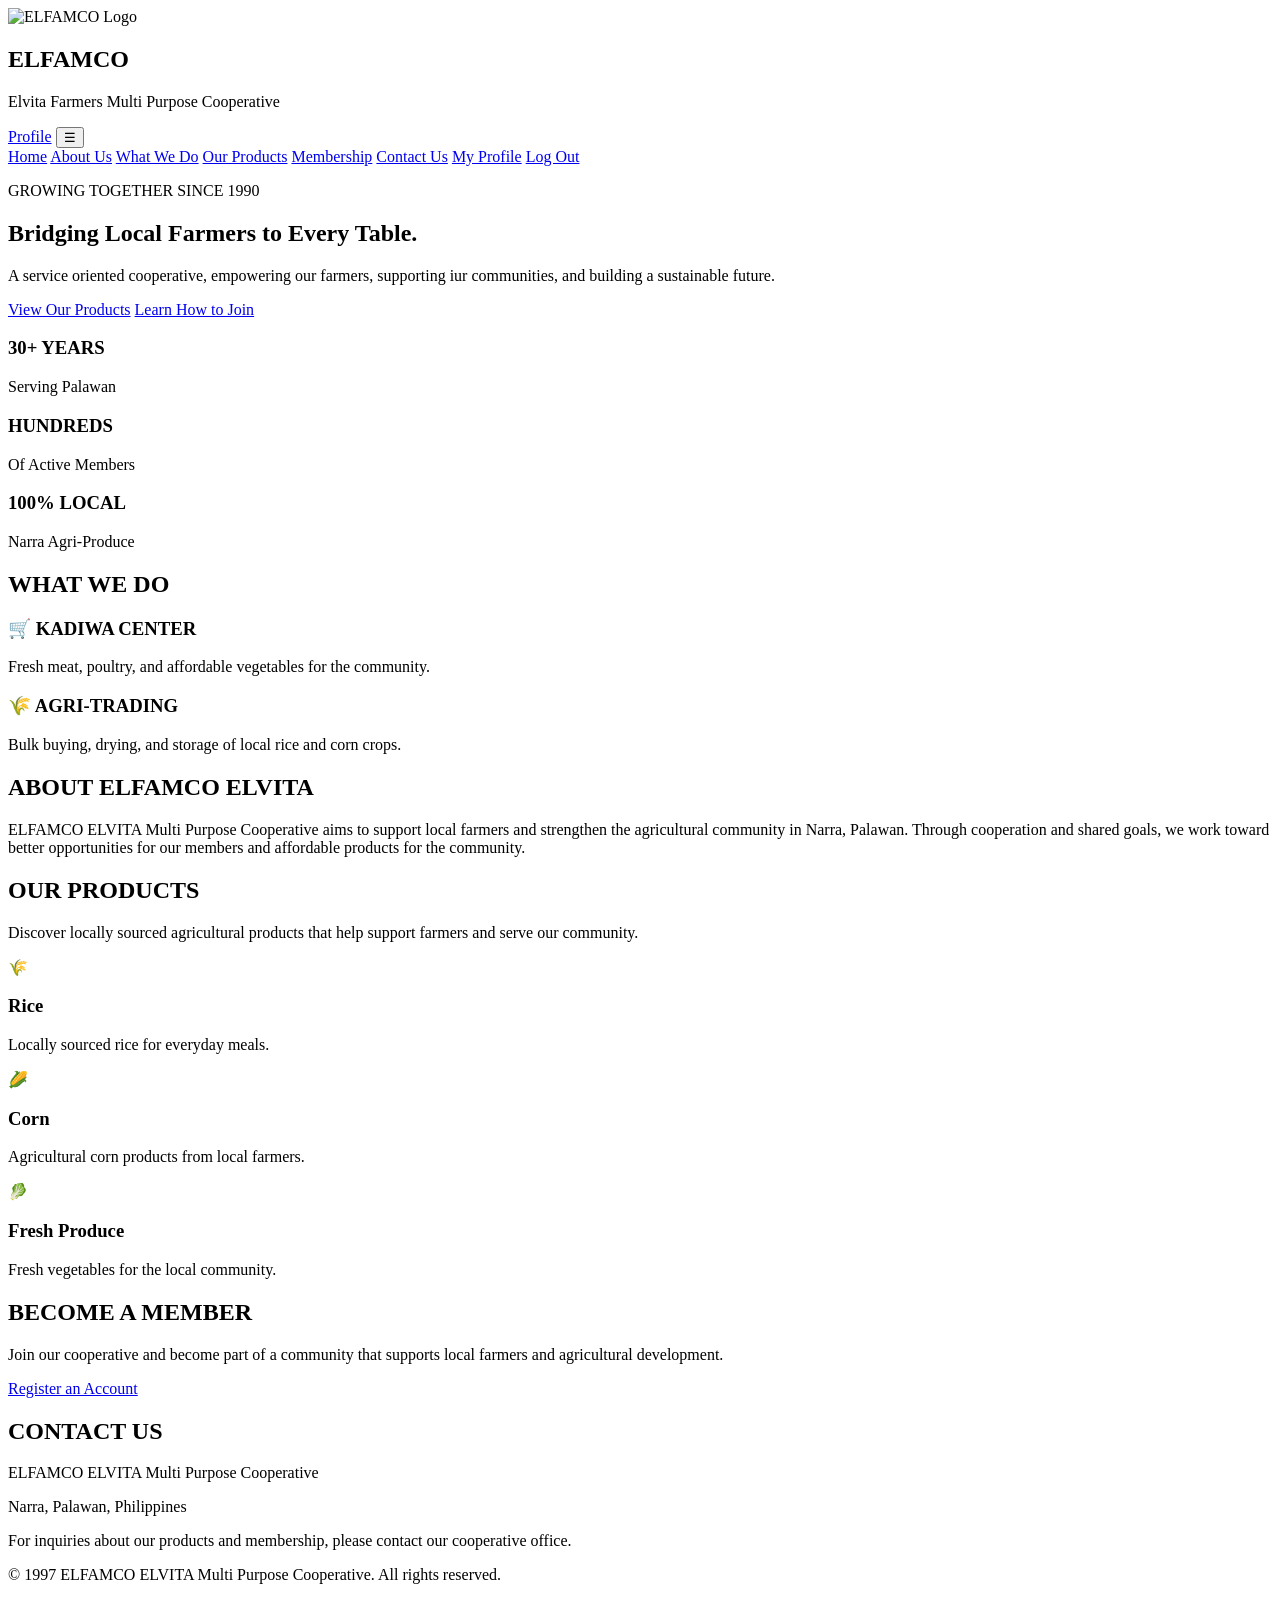
==== index.html @ bbab88ad "fix some things" ====
<!DOCTYPE html>

<html>
<head>
    <meta charset="UTF-8">
    <meta name="viewport" content="width=device-width, initial-scale=1.0">
    <title>ELFAMCO ELVITA | Multi Purpose Cooperative</title>
    <link rel="stylesheet" href="style.css">
</head>
<body>
<header class="header">
    <div class="logo-container">
        <img src="images/logo.png" alt="ELFAMCO Logo" class="logo">
        <div class="brand-text">
            <h2>ELFAMCO</h2>
            <p>Elvita Farmers Multi Purpose Cooperative</p>
        </div>
    </div>

    <div class="header-right">
        <a href="profile.html" class="profile-link">Profile</a>

        <button id="menuButton" class="menu-button" aria-label="Open navigation menu">
            ☰
        </button>

        <nav id="dropdownMenu" class="dropdown-menu">
            <a href="index.html">Home</a>
            <a href="#about">About Us</a>
            <a href="#services">What We Do</a>
            <a href="#products">Our Products</a>
            <a href="#membership">Membership</a>
            <a href="#contact">Contact Us</a>
            <a href="profile.html">My Profile</a>
            <a href="#" id="logoutButton">Log Out</a>
        </nav>
    </div>
</header>

<section class="main section">
    <div class="main content">
        <p class="main label">GROWING TOGETHER SINCE 1990</p>
        <h1>Bridging Local Farmers to Every Table.</h1>
        <p>
         A service oriented cooperative, empowering
         our farmers, supporting iur communities,
         and building a sustainable future.
        </p>

        <div class="main buttons">
            <a href="#products" class="btn btn-primary">View Our Products</a>
            <a href="#membership" class="btn btn-secondary">Learn How to Join</a>
        </div>
    </div>
</section>

<section class="stats section">
    <div class="stat box">
        <h3>30+ YEARS</h3>
        <p>Serving Palawan</p>
    </div>

    <div class="stat box">
        <h3>HUNDREDS</h3>
        <p>Of Active Members</p>
    </div>

    <div class="stat box">
        <h3>100% LOCAL</h3>
        <p>Narra Agri-Produce</p>
    </div>
</section>

<section id="services" class="what we do">
    <h2>WHAT WE DO</h2>

    <div class="services container">
        <div class="service box">
            <h3>🛒 KADIWA CENTER</h3>
            <p>
                Fresh meat, poultry, and affordable vegetables
                for the community.
            </p>
        </div>

        <div class="service box">
            <h3>🌾 AGRI-TRADING</h3>
            <p>
                Bulk buying, drying, and storage of local rice
                and corn crops.
            </p>
        </div>
    </div>
</section>

<section id="about" class="about section">
    <div class="section content">
        <h2>ABOUT ELFAMCO ELVITA</h2>
        <p>
            ELFAMCO ELVITA Multi Purpose Cooperative aims to support
            local farmers and strengthen the agricultural community
            in Narra, Palawan. Through cooperation and shared goals,
            we work toward better opportunities for our members
            and affordable products for the community.
        </p>
    </div>
</section>

<section id="products" class="products section">
    <h2>OUR PRODUCTS</h2>
    <p>
        Discover locally sourced agricultural products that help
        support farmers and serve our community.
    </p>

    <div class="card">
        <div class="product-card">
            <div class="product-icon">🌾</div>
            <h3>Rice</h3>
            <p>Locally sourced rice for everyday meals.</p>
        </div>

        <div class="card">
            <div class="product-icon">🌽</div>
            <h3>Corn</h3>
            <p>Agricultural corn products from local farmers.</p>
        </div>

        <div class="card">
            <div class="product-icon">🥬</div>
            <h3>Fresh Produce</h3>
            <p>Fresh vegetables for the local community.</p>
        </div>
    </div>
</section>

<section id="membership" class="membership-section">
    <h2>BECOME A MEMBER</h2>
    <p>
        Join our cooperative and become part of a community
        that supports local farmers and agricultural development.
    </p>
    <a href="registration.html" class="btn btn-primary">Register an Account</a>
</section>

<section id="contact" class="contact-section">
    <h2>CONTACT US</h2>
    <p>ELFAMCO ELVITA Multi Purpose Cooperative</p>
    <p>Narra, Palawan, Philippines</p>
    <p>
        For inquiries about our products and membership,
        please contact our cooperative office.
    </p>
</section>

<footer class="footer">
    <p>
        &copy; 1997 ELFAMCO ELVITA Multi Purpose Cooperative.
        All rights reserved.
    </p>
</footer>

<script src="script.js"></script>
```

</body>
</html>
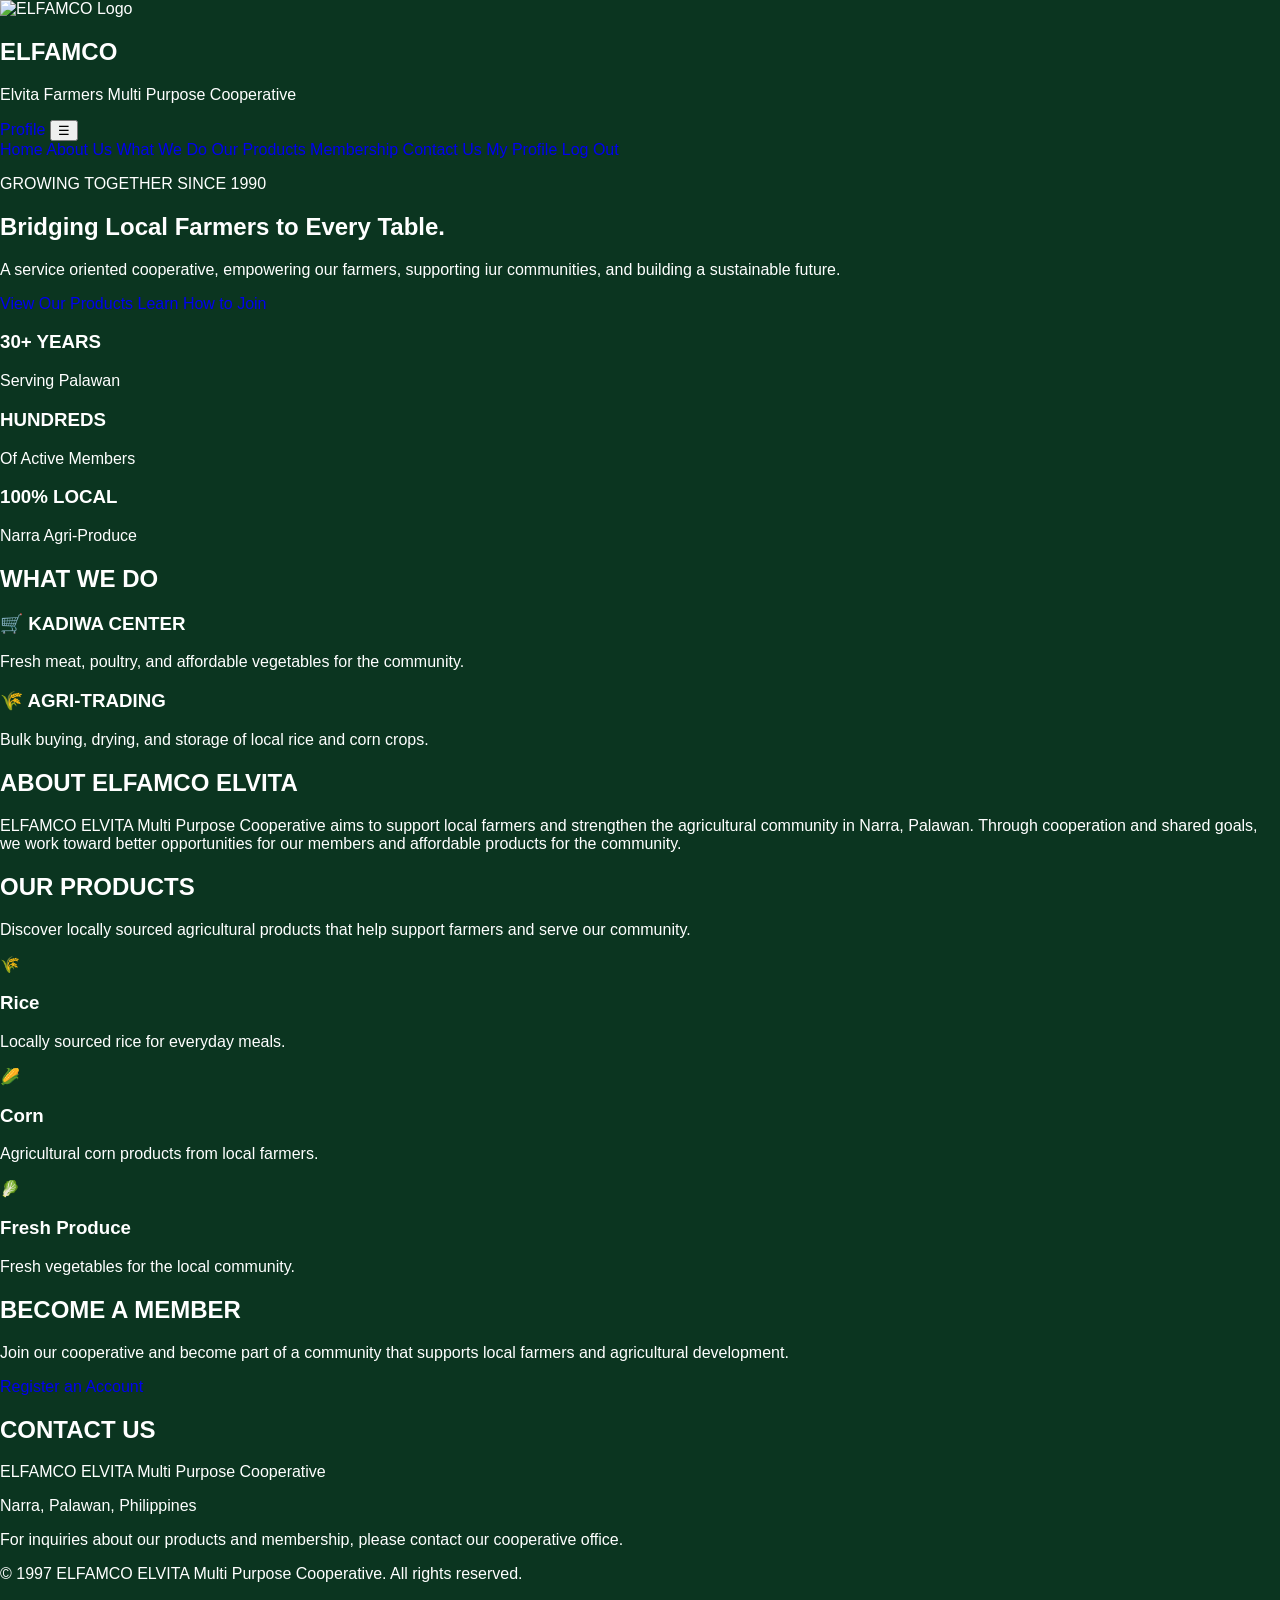
==== commit 3306e86c: "fix some things" ====
--- a/index.html
+++ b/index.html
@@ -106,32 +106,32 @@
     </div>
 </section>
 
-<section id="products" class="products section">
+<section id="products" class="products-section">
     <h2>OUR PRODUCTS</h2>
     <p>
         Discover locally sourced agricultural products that help
         support farmers and serve our community.
     </p>
 
+<div class="products-container">
     <div class="card">
-        <div class="product-card">
-            <div class="product-icon">🌾</div>
-            <h3>Rice</h3>
-            <p>Locally sourced rice for everyday meals.</p>
-        </div>
+        <div class="product-icon">🌾</div>
+        <h3>Rice</h3>
+        <p>Locally sourced rice for everyday meals.</p>
+    </div>
 
-        <div class="card">
-            <div class="product-icon">🌽</div>
-            <h3>Corn</h3>
-            <p>Agricultural corn products from local farmers.</p>
-        </div>
+    <div class="card">
+        <div class="product-icon">🌽</div>
+        <h3>Corn</h3>
+        <p>Agricultural corn products from local farmers.</p>
+    </div>
 
-        <div class="card">
-            <div class="product-icon">🥬</div>
-            <h3>Fresh Produce</h3>
-            <p>Fresh vegetables for the local community.</p>
-        </div>
+    <div class="card">
+        <div class="product-icon">🥬</div>
+        <h3>Fresh Produce</h3>
+        <p>Fresh vegetables for the local community.</p>
     </div>
+</div>
 </section>
 
 <section id="membership" class="membership-section">
--- a/style.css
+++ b/style.css
@@ -0,0 +1,28 @@
+* {
+  box-sizing: border-box;
+  }
+
+:root {
+--green: #14532d;
+--dark-green: #0b3520;
+--light-green: #e8f5e9;
+--white: #ffffff;
+--text: #ffffff;
+--gray: #16452c;
+}
+
+body {
+margin: 0;
+padding: 0;
+background-color: var(--dark-green);
+color: var(--white);
+font-family: Arial, sans-serif;
+}
+
+a {
+text-decoration: none;
+}
+
+button {
+font-family: inherit;
+}
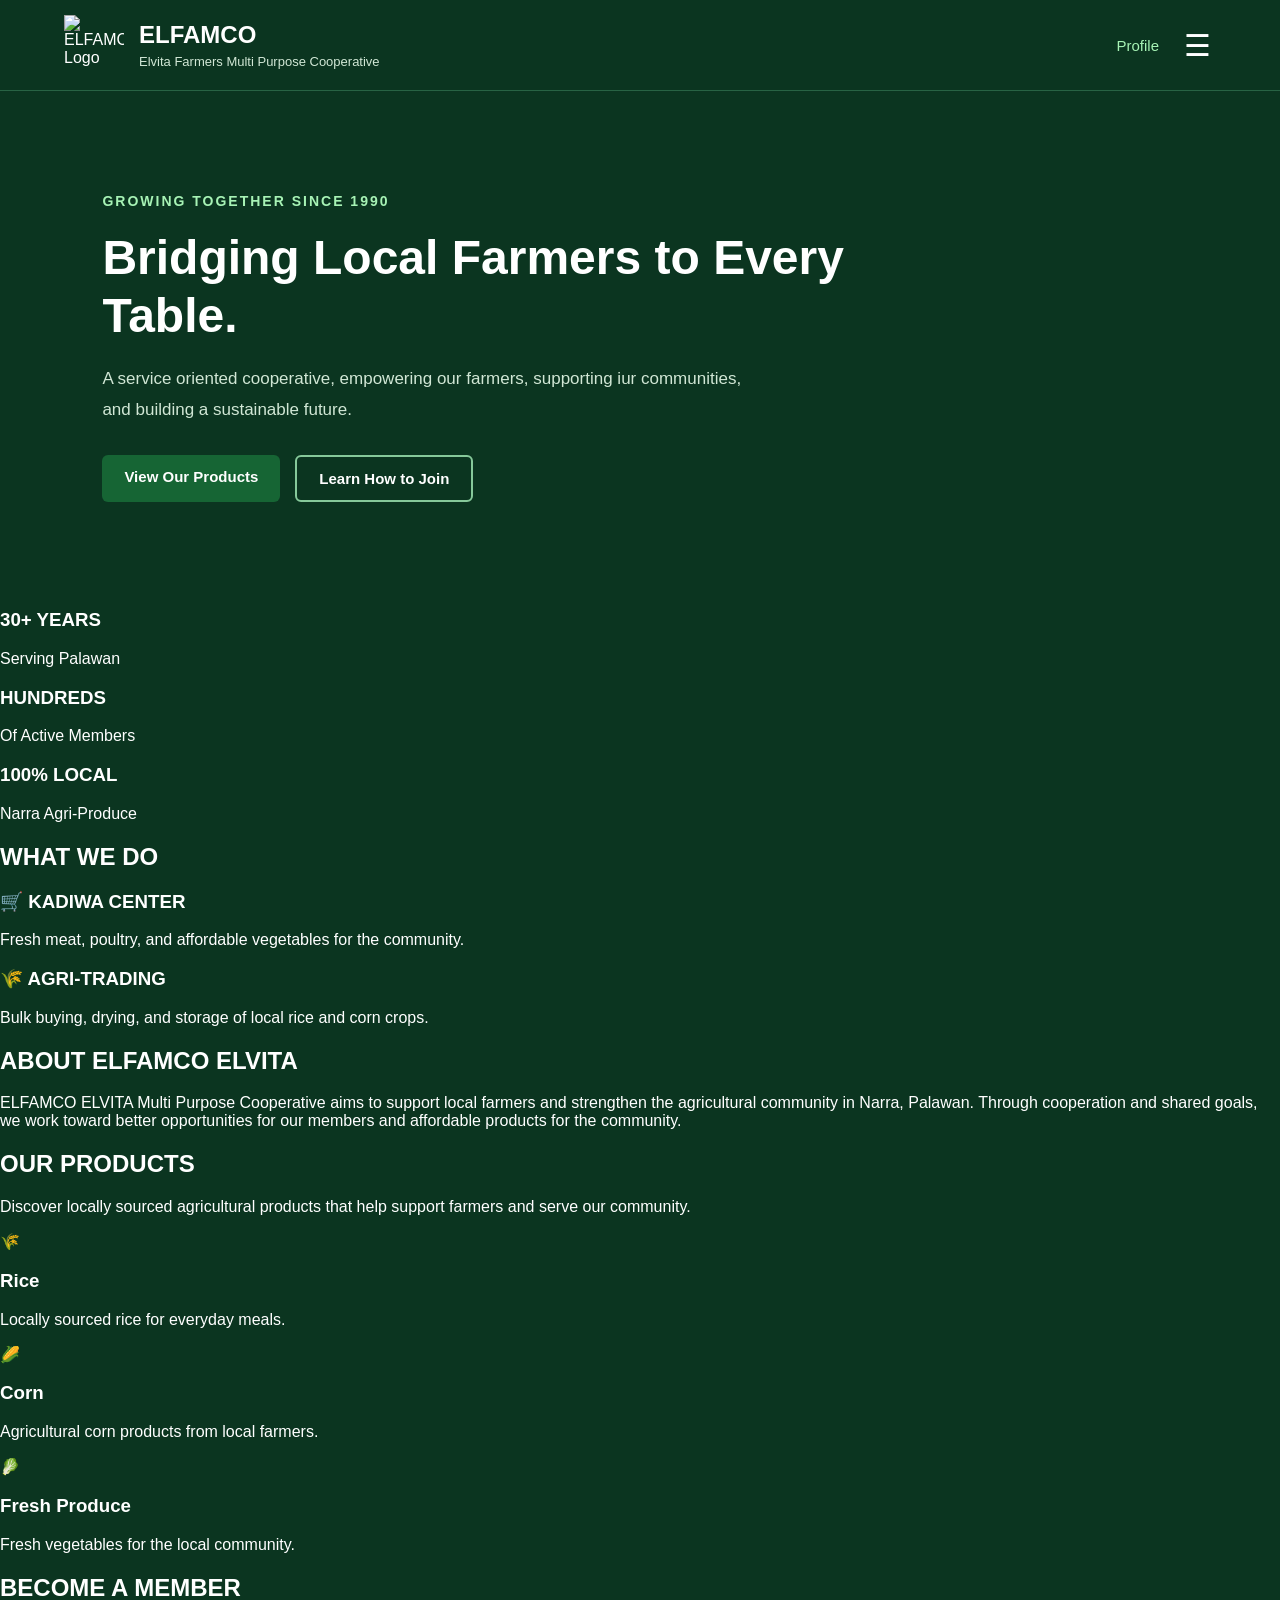
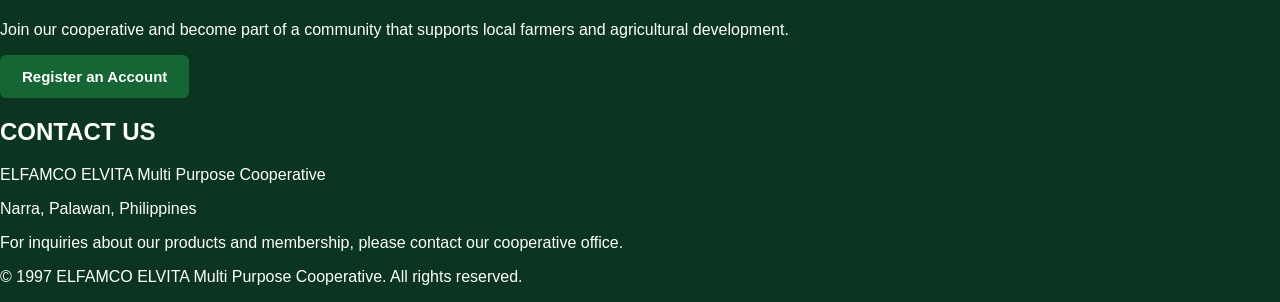
==== commit 64221380: "fix thigs for css" ====
--- a/index.html
+++ b/index.html
@@ -37,9 +37,9 @@
     </div>
 </header>
 
-<section class="main section">
-    <div class="main content">
-        <p class="main label">GROWING TOGETHER SINCE 1990</p>
+<section class="main-section">
+    <div class="main-content">
+        <p class="main-label">GROWING TOGETHER SINCE 1990</p>
         <h1>Bridging Local Farmers to Every Table.</h1>
         <p>
          A service oriented cooperative, empowering
@@ -47,35 +47,35 @@
          and building a sustainable future.
         </p>
 
-        <div class="main buttons">
+        <div class="main-buttons">
             <a href="#products" class="btn btn-primary">View Our Products</a>
             <a href="#membership" class="btn btn-secondary">Learn How to Join</a>
         </div>
     </div>
 </section>
 
-<section class="stats section">
-    <div class="stat box">
+<section class="stats-section">
+    <div class="stat-box">
         <h3>30+ YEARS</h3>
         <p>Serving Palawan</p>
     </div>
 
-    <div class="stat box">
+    <div class="stat-box">
         <h3>HUNDREDS</h3>
         <p>Of Active Members</p>
     </div>
 
-    <div class="stat box">
+    <div class="stat-box">
         <h3>100% LOCAL</h3>
         <p>Narra Agri-Produce</p>
     </div>
 </section>
 
-<section id="services" class="what we do">
+<section id="services" class="what-we-do">
     <h2>WHAT WE DO</h2>
 
-    <div class="services container">
-        <div class="service box">
+    <div class="services-container">
+        <div class="service-box">
             <h3>🛒 KADIWA CENTER</h3>
             <p>
                 Fresh meat, poultry, and affordable vegetables
@@ -83,7 +83,7 @@
             </p>
         </div>
 
-        <div class="service box">
+        <div class="service-box">
             <h3>🌾 AGRI-TRADING</h3>
             <p>
                 Bulk buying, drying, and storage of local rice
@@ -93,7 +93,7 @@
     </div>
 </section>
 
-<section id="about" class="about section">
+<section id="about" class="about-section">
     <div class="section content">
         <h2>ABOUT ELFAMCO ELVITA</h2>
         <p>
@@ -161,7 +161,5 @@
 </footer>
 
 <script src="script.js"></script>
-```
-
 </body>
 </html>
--- a/style.css
+++ b/style.css
@@ -26,3 +26,132 @@
 button {
 font-family: inherit;
 }
+.header{
+    width: 100%;
+min-height: 85px;
+padding: 15px 5%;
+background-color:#0b3520;
+display:flex;
+justify-content: space-between;
+align-items: center;
+border-bottom: 1px solid #286344;
+}
+.logo-container{
+    display:flex;
+    align-items:center;
+    gap: 15px;
+}
+.logo{
+    width: 60px;
+    height: 60px;
+    object-fit: contain;
+}
+.brand-text h2{
+    margin: 0;
+    color: #ffffff;
+    font-size: 24px;
+}
+.brand-text p {
+    margin: 5px 0 0;
+    color:#d1e7d5;
+    font-size: 13px;
+}
+.header-right{
+    display: flex;
+    align-items: center;
+    gap: 20px;
+}
+.profile-link{
+    color: #ffffff;
+    font-size: 15px;
+}
+.profile-link{
+    color: #a7f3b5;
+}
+.menu-button{
+    background: transparent;
+    border: none;
+    color: #ffffff;
+    font-size: 30px;
+    cursor: pointer;
+    padding: 5px;
+}
+.dropdown-menu{
+    display: none;
+    position: absolute;
+    top: 75px;
+    right: 5%;
+    min-width: 200px;
+    background-color: #ffffff;
+    border-radius: 8px;
+    box-shadow: 0 5px 15px rgba(0,0,0,0.25);
+    overflow: hidden;
+    z-index: 1000;
+}
+.dropdown-menu a{
+    background-color: #e8f5e9;
+}
+.main-section{
+    width: 100%;
+    min-height: 450px;
+    padding: 88px 8%;
+    background-color: #0b3520;
+    display: flex;
+    align-items: center;
+}
+.main-content{
+    max-width: 750px;
+}
+.main-label{
+    color: #a7f3b5;
+    font-size: 14px;
+    font-weight: bold;
+    letter-spacing: 2px;
+    margin-bottom: 20px;
+}
+.main-content h1 {
+    color: #ffffff;
+    font-size: 48px;
+    line-height: 1.2;
+    margin: 0 0 20px;
+}
+.main-content > p:not(.main-label){
+    color: #d1e7d5;
+    font-size: 17px;
+    line-height: 1.8;
+    max-width: 650px;
+}
+.main-buttons{
+    display: flex;
+    gap: 15px;
+    margin-top: 30px;
+}
+.btn{
+    display: inline-block;
+    padding: 13px 22px;
+    border-radius: 6px;
+    font-size: 15px;
+    font-weight: bold;
+    text-align: center;
+    transition: background-color 0.2s ease;
+}
+.btn-primary{
+    background-color: #166534;
+    color: #ffffff;
+}
+.btn-primary{
+    background-color: #166534;
+    color: #ffffff;
+}
+.btn-primary:hover{
+    background-color: transparent;
+    color: #15803d;
+}
+.btn-secondary{
+    background-color: transparent;
+    color: #ffffff;
+    border: 2px solid #86c99a;
+}
+.btn-secondary:hover{
+border: 2px solid #14532d;
+}
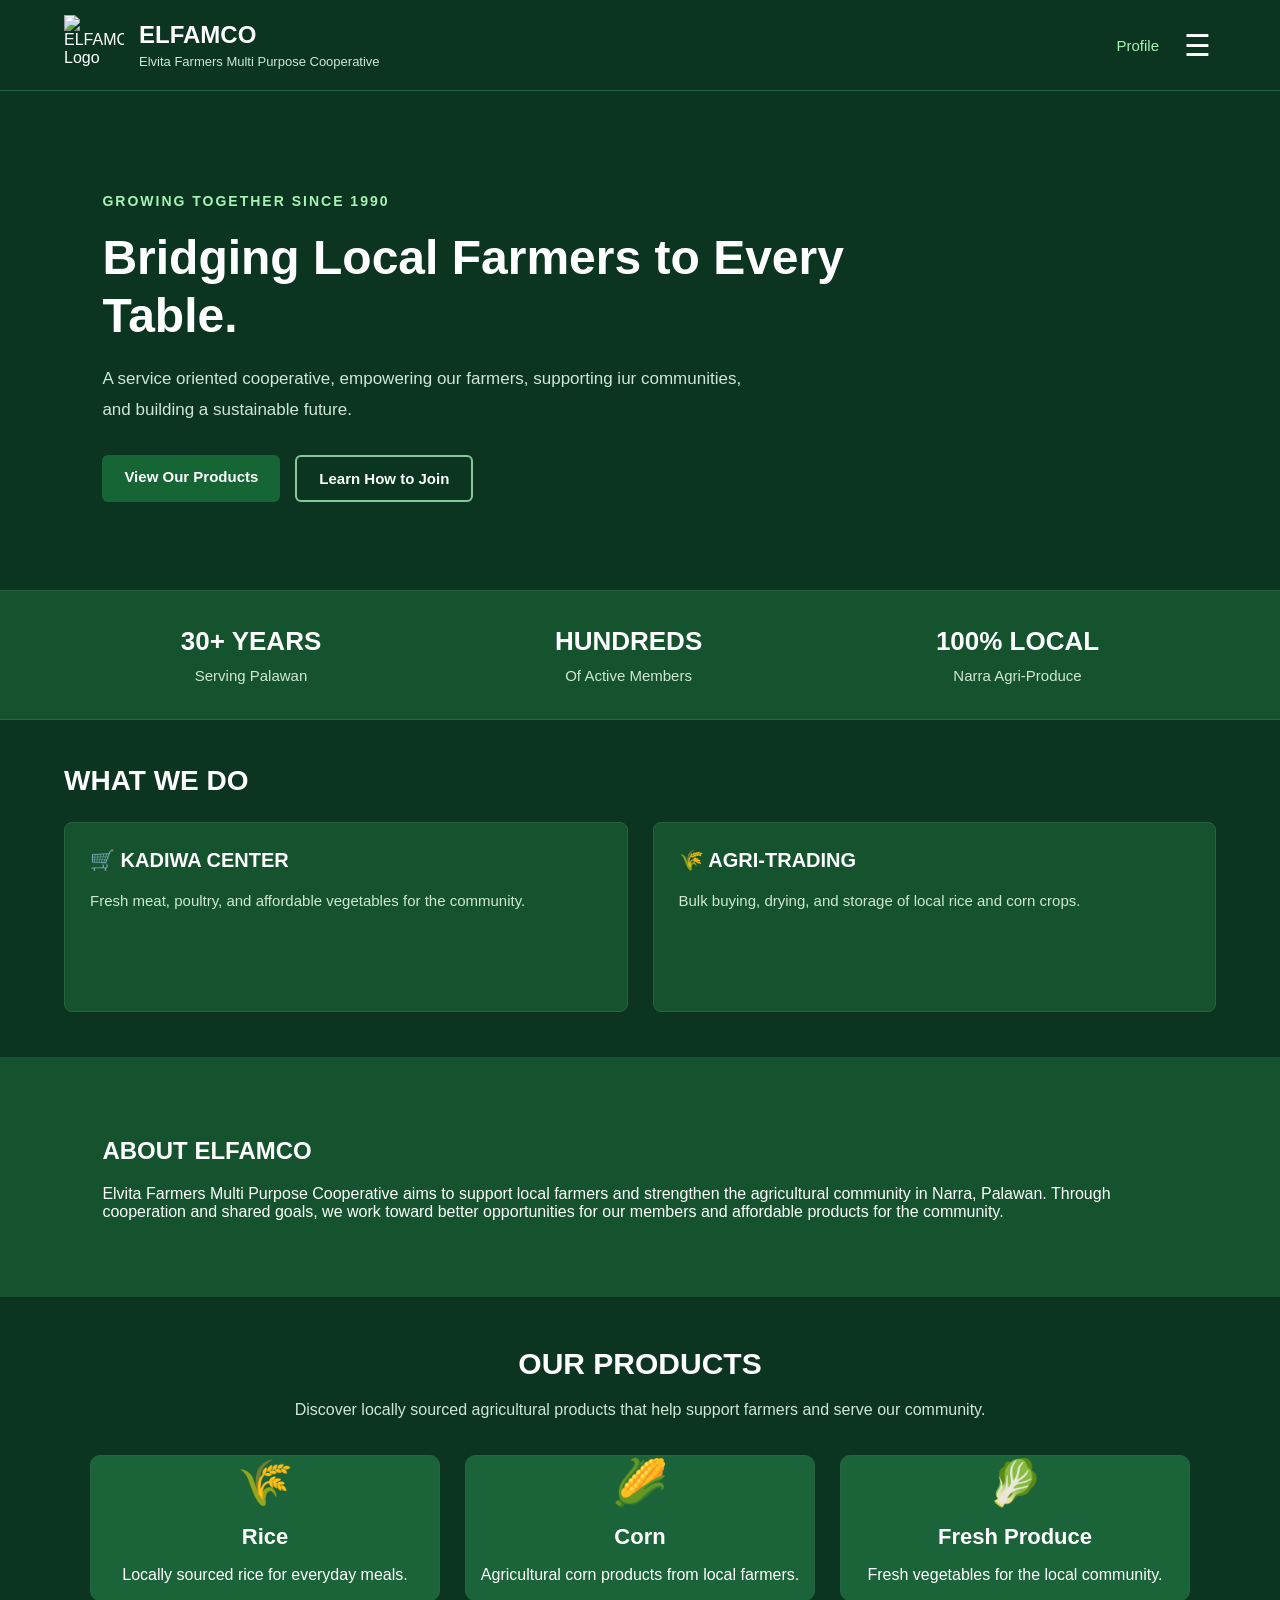
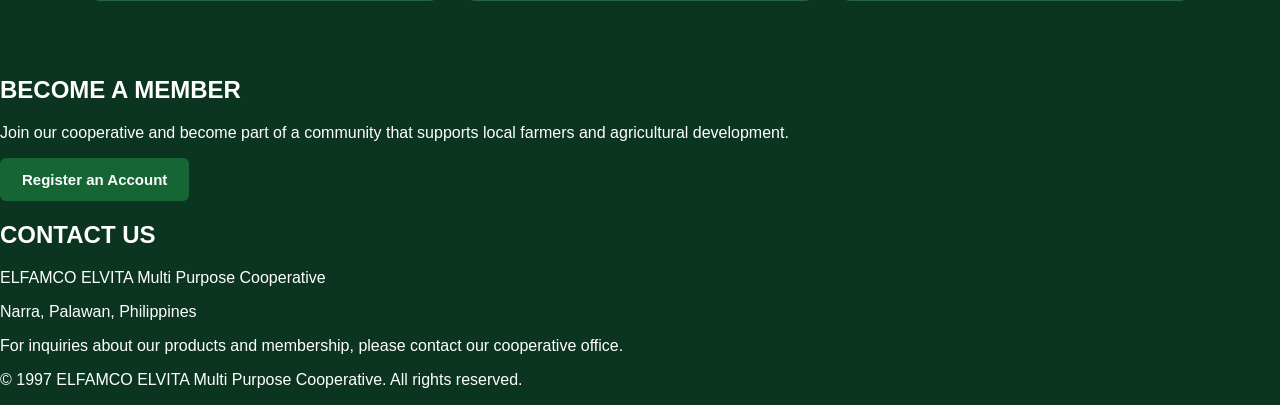
==== commit 3b36fef3: "fix about page contents" ====
--- a/index.html
+++ b/index.html
@@ -95,9 +95,9 @@
 
 <section id="about" class="about-section">
     <div class="section content">
-        <h2>ABOUT ELFAMCO ELVITA</h2>
+        <h2>ABOUT ELFAMCO</h2>
         <p>
-            ELFAMCO ELVITA Multi Purpose Cooperative aims to support
+            Elvita Farmers Multi Purpose Cooperative aims to support
             local farmers and strengthen the agricultural community
             in Narra, Palawan. Through cooperation and shared goals,
             we work toward better opportunities for our members
--- a/style.css
+++ b/style.css
@@ -154,4 +154,131 @@
 }
 .btn-secondary:hover{
 border: 2px solid #14532d;
-}+}
+.stats-section{
+    width: 100%;
+    padding: 35px 5%;
+    background-color: #14532d;
+    display: flex;
+    justify-content: space-around;
+    align-items: center;
+    text-align: center;
+    border-top: 1px solid #286344;
+    border-bottom: 1px solid #286344;
+}
+.stat-box h3{
+    color: #ffffff;
+    font-size: 26px;
+    margin: 0 0 10px;
+}
+.stat-box p{
+    color: #d1e7d5;
+    font-size: 15px;
+    margin: 0;
+}
+.what-we-do{
+    width: 100%;
+    padding: 45px 5%;
+    background-color: #0b3520;
+}
+.what-we-do > h2{
+    color: #ffffff;
+    font-size: 28px;
+    margin: 0 0 25px;
+}
+.services-container{
+    display: flex;
+    gap: 25px;
+    width: 100%;
+}
+.service-box{
+    flex: 1;
+    min-height: 190px;
+    padding: 25px;
+    background-color: #14532d;
+    border: 1px solid #286344;
+    border-radius: 8px;
+}
+.service-box h3{
+    color: #ffffff;
+    font-size: 20px;
+    margin: 0 0 15px;
+}
+.service-box p{
+    color: #d1e7d5;
+    font-size: 15px;
+    line-height: 1.8;
+    margin: 0;
+}
+.about-section{
+    width: 100%;
+    padding: 60px 8%;
+    background-color: #14532d;
+}
+.section-content{
+    max-width: 900px;
+    margin: 0 auto;
+    text-align: center;
+}
+.section-content h2{
+    color: #ffffff;
+    font-size: 30px;
+    margin: 0 0 25px;
+}
+.section-content p{
+    color: #d1e7d5;
+    font-size: 16px;
+    line-height: 1.9;
+    margin: 0;
+}
+.products-section{
+    width: 100%;
+    padding: 50px 5%;
+    background-color: #0b3520;
+    text-align: center;
+}
+.products-section > h2{
+    color: #ffffff;
+    font-size: 30px;
+    margin: 0 0 15px;
+}
+.products-section > p{
+    color: #d1e7d5;
+    font-size: 16px;
+    line-height: 1.8;
+    margin: 0 auto 35px;
+    max-width: 700px;
+}
+.products-container{
+    display: flex;
+    justify-content: center;
+    gap: 25px;
+}
+.card{
+    flex: 1;
+    max-width: 350px;
+    background-color: #14532d;
+    border: 1px solid #286344;
+    border-radius: 10px;
+    text-align: center;
+    transition: transform 0.2s ease, background-color 0.2s ease;
+}
+.card{
+    transform: translatey(-5px);
+    background-color: #1b6338;
+}
+.product-icon{
+    font-size: 45px;
+    margin-bottom: 15px;
+}
+.card h3{
+    color: #ffffff;
+    font-size: 22px;
+    margin: 0 0 12px;
+}
+.card pa{
+color: #d1e7d5;
+font-size: 15px;
+line-height: 1.7;
+margin: 0;
+}
